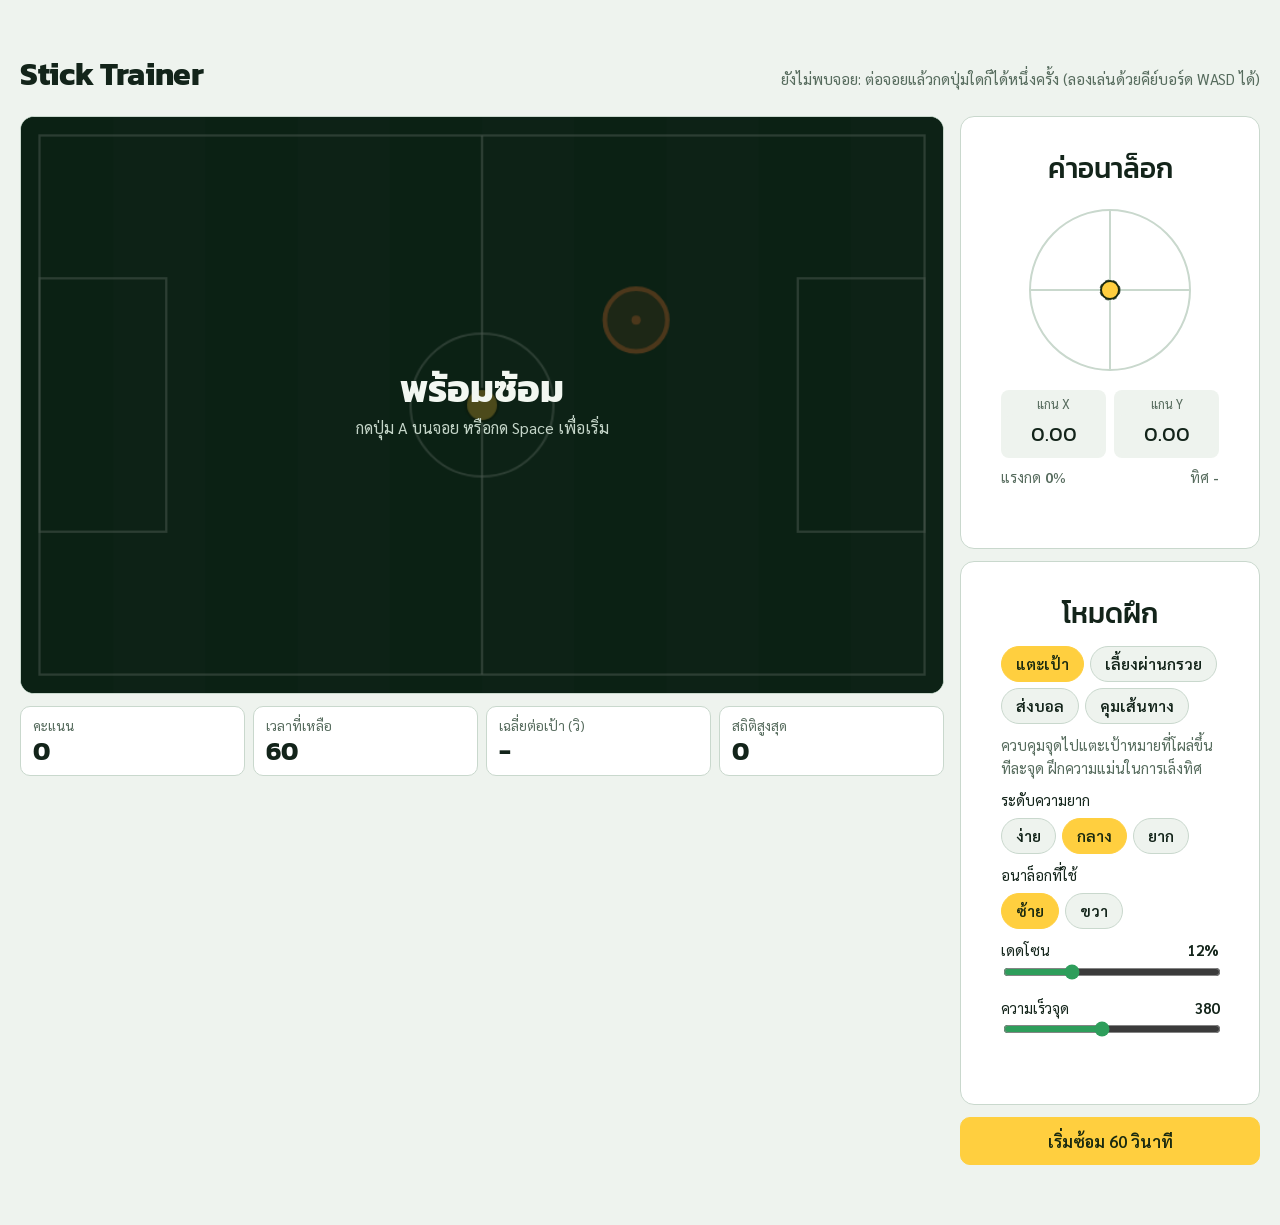
==== index.html @ b2f98a76 "update" ====
<!doctype html>
<html lang="th">
<head>
<meta charset="utf-8">
<meta name="viewport" content="width=device-width, initial-scale=1, viewport-fit=cover">
<title>FC Stick Trainer</title>
<link href="https://fonts.googleapis.com/css2?family=Kanit:wght@500;700&family=Sarabun:wght@400;600&display=swap" rel="stylesheet">
<link rel="stylesheet" href="style.css">
</head>
<body>
<div class="wrap">
<header>
  <h1>Stick Trainer</h1>
  <div id="status">ยังไม่พบจอย: ต่อจอยแล้วกดปุ่มใดก็ได้หนึ่งครั้ง (ลองเล่นด้วยคีย์บอร์ด WASD ได้)</div>
</header>
<div class="grid">
  <main>
    <div class="field">
      <canvas id="cv" aria-label="สนามฝึก"></canvas>
      <div id="ov"><div class="big">พร้อมซ้อม</div><p>กดปุ่ม A บนจอย หรือกด Space เพื่อเริ่ม</p></div>
    </div>
    <div class="hud">
      <div class="stat"><span>คะแนน</span><div class="num" id="score">0</div></div>
      <div class="stat"><span>เวลาที่เหลือ</span><div class="num" id="time">60</div></div>
      <div class="stat"><span>เฉลี่ยต่อเป้า (วิ)</span><div class="num" id="avg">-</div></div>
      <div class="stat"><span>สถิติสูงสุด</span><div class="num" id="best">0</div></div>
      <div class="stat"><span id="errl">พลาด</span><div class="num" id="err">0</div></div>
    </div>
  </main>
  <aside>
    <div class="card">
      <h2>ค่าอนาล็อก</h2>
      <canvas id="sv" width="180" height="180" aria-label="ตำแหน่งอนาล็อก"></canvas>
      <div class="xy"><div><span>แกน X</span><div class="num" id="vx">0.00</div></div><div><span>แกน Y</span><div class="num" id="vy">0.00</div></div></div>
      <div class="meta"><span>แรงกด <b id="mag">0</b>%</span><span>ทิศ <b id="ang">-</b></span></div>
    </div>
    <div class="card">
      <h2>โหมดฝึก</h2>
      <div class="seg" id="modes">
        <button data-mode="target" aria-pressed="true">แตะเป้า</button>
        <button data-mode="cone" aria-pressed="false">เลี้ยงผ่านกรวย</button>
        <button data-mode="pass" aria-pressed="false">ส่งบอล</button>
        <button data-mode="path" aria-pressed="false">คุมเส้นทาง</button>
      </div>
      <p id="desc"></p>
      <label>ระดับความยาก</label>
      <div class="seg" id="levels" style="margin-top:6px">
        <button data-lv="easy" aria-pressed="false">ง่าย</button>
        <button data-lv="normal" aria-pressed="true">กลาง</button>
        <button data-lv="hard" aria-pressed="false">ยาก</button>
      </div>
      <div id="aimrow" style="margin-top:10px"><button id="aimbtn" aria-pressed="true">เส้นแนวส่งบอล: เปิด</button></div>
      <label>อนาล็อกที่ใช้</label>
      <div class="seg" id="sticks" style="margin-top:6px">
        <button data-stick="0" aria-pressed="true">ซ้าย</button>
        <button data-stick="1" aria-pressed="false">ขวา</button>
      </div>
      <label for="dz">เดดโซน <b id="dzv">12%</b></label>
      <input id="dz" type="range" min="0" max="40" value="12">
      <label for="sp">ความเร็วจุด <b id="spv">380</b></label>
      <input id="sp" type="range" min="200" max="600" step="20" value="380">
    </div>
    <button class="go" id="go">เริ่มซ้อม 60 วินาที</button>
  </aside>
</div>
</div>
<script src="script.js"></script>
</body>
</html>
---- style.css ----
:root {
    --bg: #eef3ee;
    --panel: #fff;
    --line: #c9d8cd;
    --text: #13241a;
    --mute: #566b5d;
    --accent: #ffcf3f;
    --ink: #1a2a10;
    --ok: #1f8a4c;

    color-scheme: light;
    box-sizing: border-box;

    padding-top: env(safe-area-inset-top, 0px);
    padding-bottom: env(safe-area-inset-bottom, 0px);
}


@media (prefers-color-scheme: dark) {
    :root:not([data-theme="light"]) {
        --bg: #0d1912;
        --panel: #15251c;
        --line: #2b4235;
        --text: #e9f1ea;
        --mute: #93a99a;
        --ok: #5ee08a;

        color-scheme: dark;
    }
}

:root[data-theme="dark"] {
    --bg: #0d1912;
    --panel: #15251c;
    --line: #2b4235;
    --text: #e9f1ea;
    --mute: #93a99a;
    --ok: #5ee08a;

    color-scheme: dark;
}



*,
*::before,
*::after {
    box-sizing: inherit;
}

html,
body {
    margin: 0;
}

body {
    background: var(--bg);
    color: var(--text);
    font: 400 16px/1.55 Sarabun, system-ui, sans-serif;
}

h1,
h2,
.num {
    font-family: Kanit, Sarabun, sans-serif;
}

.wrap {
    max-width: 1750px;
    margin: 0 auto;
    padding: 50px 20px 60px;
}

header {
    display: flex;
    flex-wrap: wrap;
    align-items: baseline;
    justify-content: space-between;
    gap: 8px;
    margin-bottom: 16px;
}

h1 {
    font-size: 2rem;
    font-weight: 700;
    margin: 0;
    letter-spacing: -.01em;
}

#status {
    color: var(--mute);
    font-size: .95rem;
}

#status b {
    color: var(--ok);
}



.grid {
    display: grid;
    grid-template-columns: minmax(0, 1fr) 300px;
    gap: 16px;
}

@media (max-width: 860px) {
    .grid {
        grid-template-columns: 1fr;
    }
}


.field {
    position: relative;
    border-radius: 14px;
    overflow: hidden;
    border: 1px solid var(--line);
    background: #143823;
}

#cv {
    display: block;
    width: 100%;
    height: auto;
    aspect-ratio: 8 / 5;
}


#ov {
    position: absolute;
    inset: 0;

    display: flex;
    flex-direction: column;
    align-items: center;
    justify-content: center;

    gap: 6px;
    text-align: center;

    background: rgba(8, 24, 14, .72);
    color: #f2f7f1;
    padding: 16px;
}

#ov[hidden] {
    display: none;
}

#ov .big {
    font: 700 2.4rem/1.1 Kanit, sans-serif;
}

#ov p {
    margin: 0;
    color: #c5d6c9;
}


.hud {
    display: grid;
    grid-template-columns: repeat(auto-fit, minmax(105px, 1fr));
    gap: 8px;
    margin-top: 12px;
}

.stat {
    background: var(--panel);
    border: 1px solid var(--line);
    border-radius: 10px;
    padding: 8px 12px;
}

.stat span {
    display: block;
    color: var(--mute);
    font-size: .85rem;
}

.stat .num {
    font-size: 1.6rem;
    font-weight: 700;
    line-height: 1.2;
}



aside {
    display: flex;
    flex-direction: column;
    gap: 12px;
}

.card {
    background: var(--panel);
    border: 1px solid var(--line);
    border-radius: 14px;
    padding: 30px 40px 60px;
}

h2 {
    font-size: 1.75rem;
    margin: 0 0 10px;
    font-weight: 500;
    text-align: center;
}

#sv {
    display: block;
    margin: 0 auto;
    width: 180px;
    height: 180px;
}

.xy {
    display: grid;
    grid-template-columns: 1fr 1fr;
    gap: 8px;
    margin-top: 10px;
    text-align: center;
}

.xy div {
    background: var(--bg);
    border-radius: 8px;
    padding: 4px;
}

.xy span {
    display: block;
    color: var(--mute);
    font-size: .8rem;
}

.xy .num {
    font-size: 1.3rem;
    font-variant-numeric: tabular-nums;
}


.meta {
    display: flex;
    justify-content: space-between;
    margin-top: 8px;
    color: var(--mute);
    font-size: .9rem;
    font-variant-numeric: tabular-nums;
}


.seg {
    display: flex;
    gap: 6px;
    flex-wrap: wrap;
}

button {
    font: 600 .95rem Sarabun, sans-serif;
    border: 1px solid var(--line);
    background: var(--bg);
    color: var(--text);
    border-radius: 999px;
    padding: 7px 14px;
    cursor: pointer;
}

button[aria-pressed="true"] {
    background: var(--accent);
    color: var(--ink);
    border-color: var(--accent);
}

button.go {
    width: 100%;
    border-radius: 10px;
    padding: 12px;
    font-size: 1.05rem;
    background: var(--accent);
    color: var(--ink);
    border-color: var(--accent);
}



button:focus-visible,
input:focus-visible {
    outline: 3px solid var(--ok);
    outline-offset: 2px;
}


#desc {
    margin: 10px 0 0;
    color: var(--mute);
    font-size: .92rem;
    
}

label {
    display: flex;
    justify-content: space-between;
    font-size: .92rem;
    margin-top: 10px;
}

input[type="range"] {
    width: 100%;
    accent-color: #2e9e5b;
}
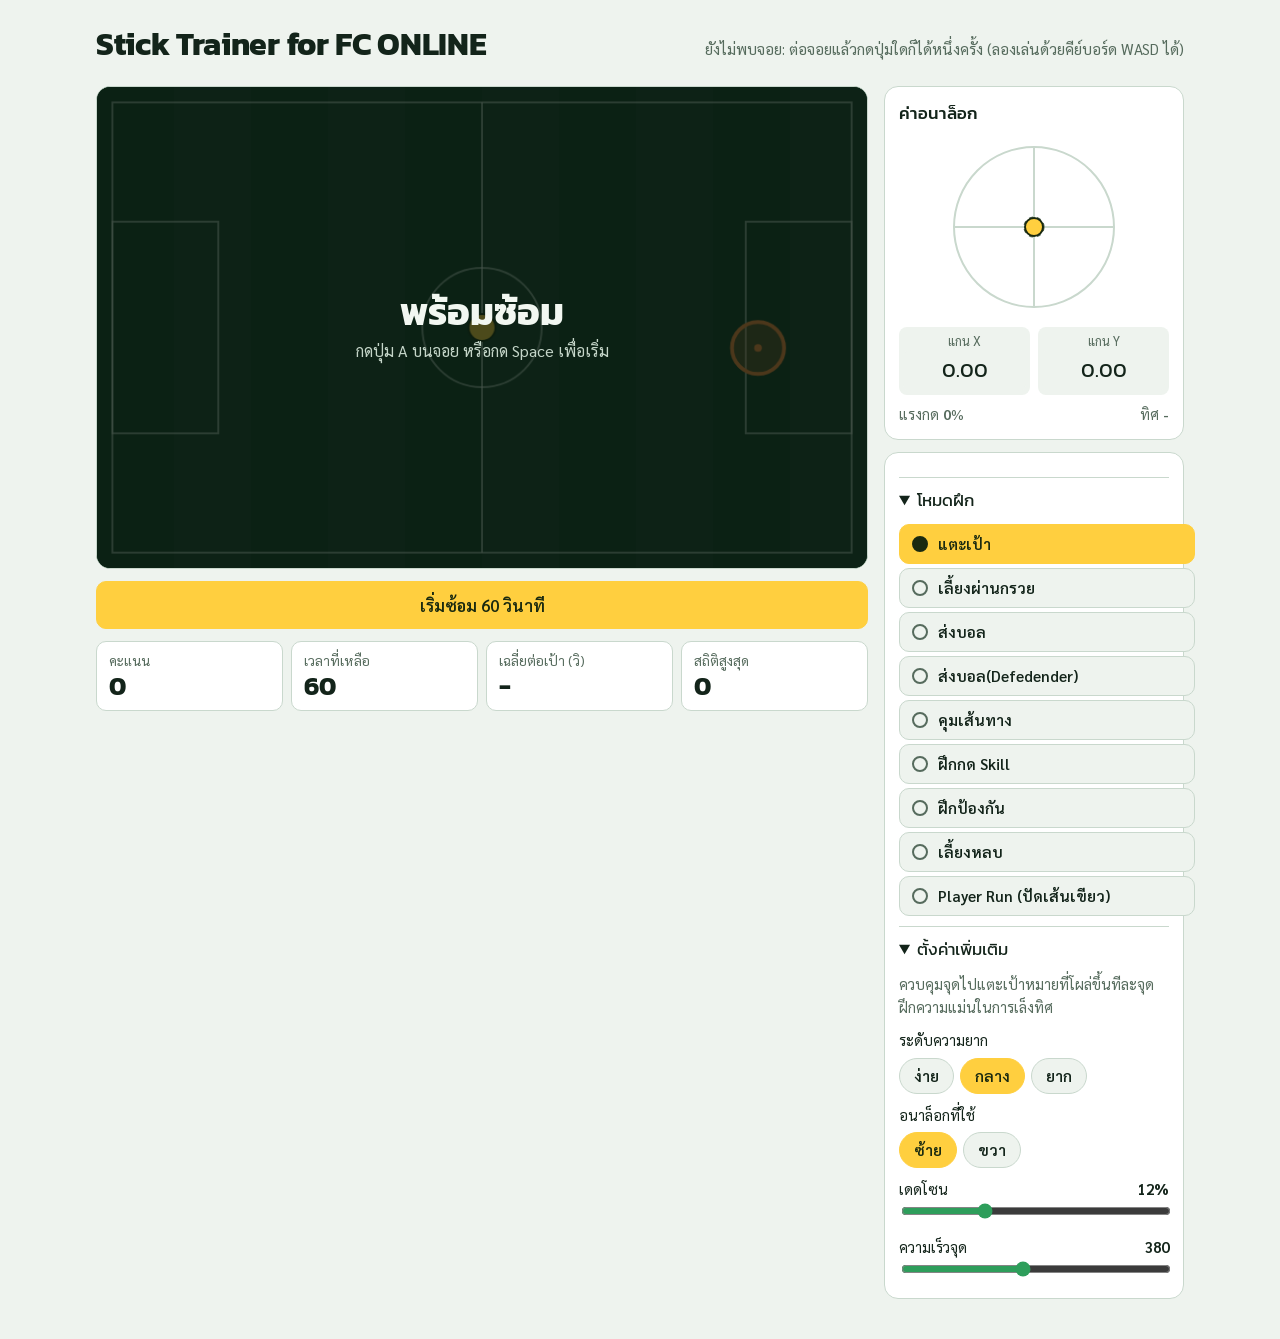
==== commit f12f0710: "Redirect root to latest trainer" ====
--- a/index.html
+++ b/index.html
@@ -1,69 +1,16 @@
 <!doctype html>
 <html lang="th">
 <head>
-<meta charset="utf-8">
-<meta name="viewport" content="width=device-width, initial-scale=1, viewport-fit=cover">
-<title>FC Stick Trainer</title>
-<link href="https://fonts.googleapis.com/css2?family=Kanit:wght@500;700&family=Sarabun:wght@400;600&display=swap" rel="stylesheet">
-<link rel="stylesheet" href="style.css">
+  <meta charset="utf-8">
+  <meta name="viewport" content="width=device-width, initial-scale=1">
+  <meta http-equiv="refresh" content="0; url=fc-stick-trainer/">
+  <title>กำลังเปิด FC Stick Trainer</title>
 </head>
 <body>
-<div class="wrap">
-<header>
-  <h1>Stick Trainer</h1>
-  <div id="status">ยังไม่พบจอย: ต่อจอยแล้วกดปุ่มใดก็ได้หนึ่งครั้ง (ลองเล่นด้วยคีย์บอร์ด WASD ได้)</div>
-</header>
-<div class="grid">
-  <main>
-    <div class="field">
-      <canvas id="cv" aria-label="สนามฝึก"></canvas>
-      <div id="ov"><div class="big">พร้อมซ้อม</div><p>กดปุ่ม A บนจอย หรือกด Space เพื่อเริ่ม</p></div>
-    </div>
-    <div class="hud">
-      <div class="stat"><span>คะแนน</span><div class="num" id="score">0</div></div>
-      <div class="stat"><span>เวลาที่เหลือ</span><div class="num" id="time">60</div></div>
-      <div class="stat"><span>เฉลี่ยต่อเป้า (วิ)</span><div class="num" id="avg">-</div></div>
-      <div class="stat"><span>สถิติสูงสุด</span><div class="num" id="best">0</div></div>
-      <div class="stat"><span id="errl">พลาด</span><div class="num" id="err">0</div></div>
-    </div>
-  </main>
-  <aside>
-    <div class="card">
-      <h2>ค่าอนาล็อก</h2>
-      <canvas id="sv" width="180" height="180" aria-label="ตำแหน่งอนาล็อก"></canvas>
-      <div class="xy"><div><span>แกน X</span><div class="num" id="vx">0.00</div></div><div><span>แกน Y</span><div class="num" id="vy">0.00</div></div></div>
-      <div class="meta"><span>แรงกด <b id="mag">0</b>%</span><span>ทิศ <b id="ang">-</b></span></div>
-    </div>
-    <div class="card">
-      <h2>โหมดฝึก</h2>
-      <div class="seg" id="modes">
-        <button data-mode="target" aria-pressed="true">แตะเป้า</button>
-        <button data-mode="cone" aria-pressed="false">เลี้ยงผ่านกรวย</button>
-        <button data-mode="pass" aria-pressed="false">ส่งบอล</button>
-        <button data-mode="path" aria-pressed="false">คุมเส้นทาง</button>
-      </div>
-      <p id="desc"></p>
-      <label>ระดับความยาก</label>
-      <div class="seg" id="levels" style="margin-top:6px">
-        <button data-lv="easy" aria-pressed="false">ง่าย</button>
-        <button data-lv="normal" aria-pressed="true">กลาง</button>
-        <button data-lv="hard" aria-pressed="false">ยาก</button>
-      </div>
-      <div id="aimrow" style="margin-top:10px"><button id="aimbtn" aria-pressed="true">เส้นแนวส่งบอล: เปิด</button></div>
-      <label>อนาล็อกที่ใช้</label>
-      <div class="seg" id="sticks" style="margin-top:6px">
-        <button data-stick="0" aria-pressed="true">ซ้าย</button>
-        <button data-stick="1" aria-pressed="false">ขวา</button>
-      </div>
-      <label for="dz">เดดโซน <b id="dzv">12%</b></label>
-      <input id="dz" type="range" min="0" max="40" value="12">
-      <label for="sp">ความเร็วจุด <b id="spv">380</b></label>
-      <input id="sp" type="range" min="200" max="600" step="20" value="380">
-    </div>
-    <button class="go" id="go">เริ่มซ้อม 60 วินาที</button>
-  </aside>
-</div>
-</div>
-<script src="script.js"></script>
+  <p>กำลังเปิด FC Stick Trainer เวอร์ชันล่าสุด...</p>
+  <p><a href="fc-stick-trainer/">คลิกที่นี่หากหน้าเว็บไม่เปลี่ยนโดยอัตโนมัติ</a></p>
+  <script>
+    window.location.replace("fc-stick-trainer/");
+  </script>
 </body>
 </html>
